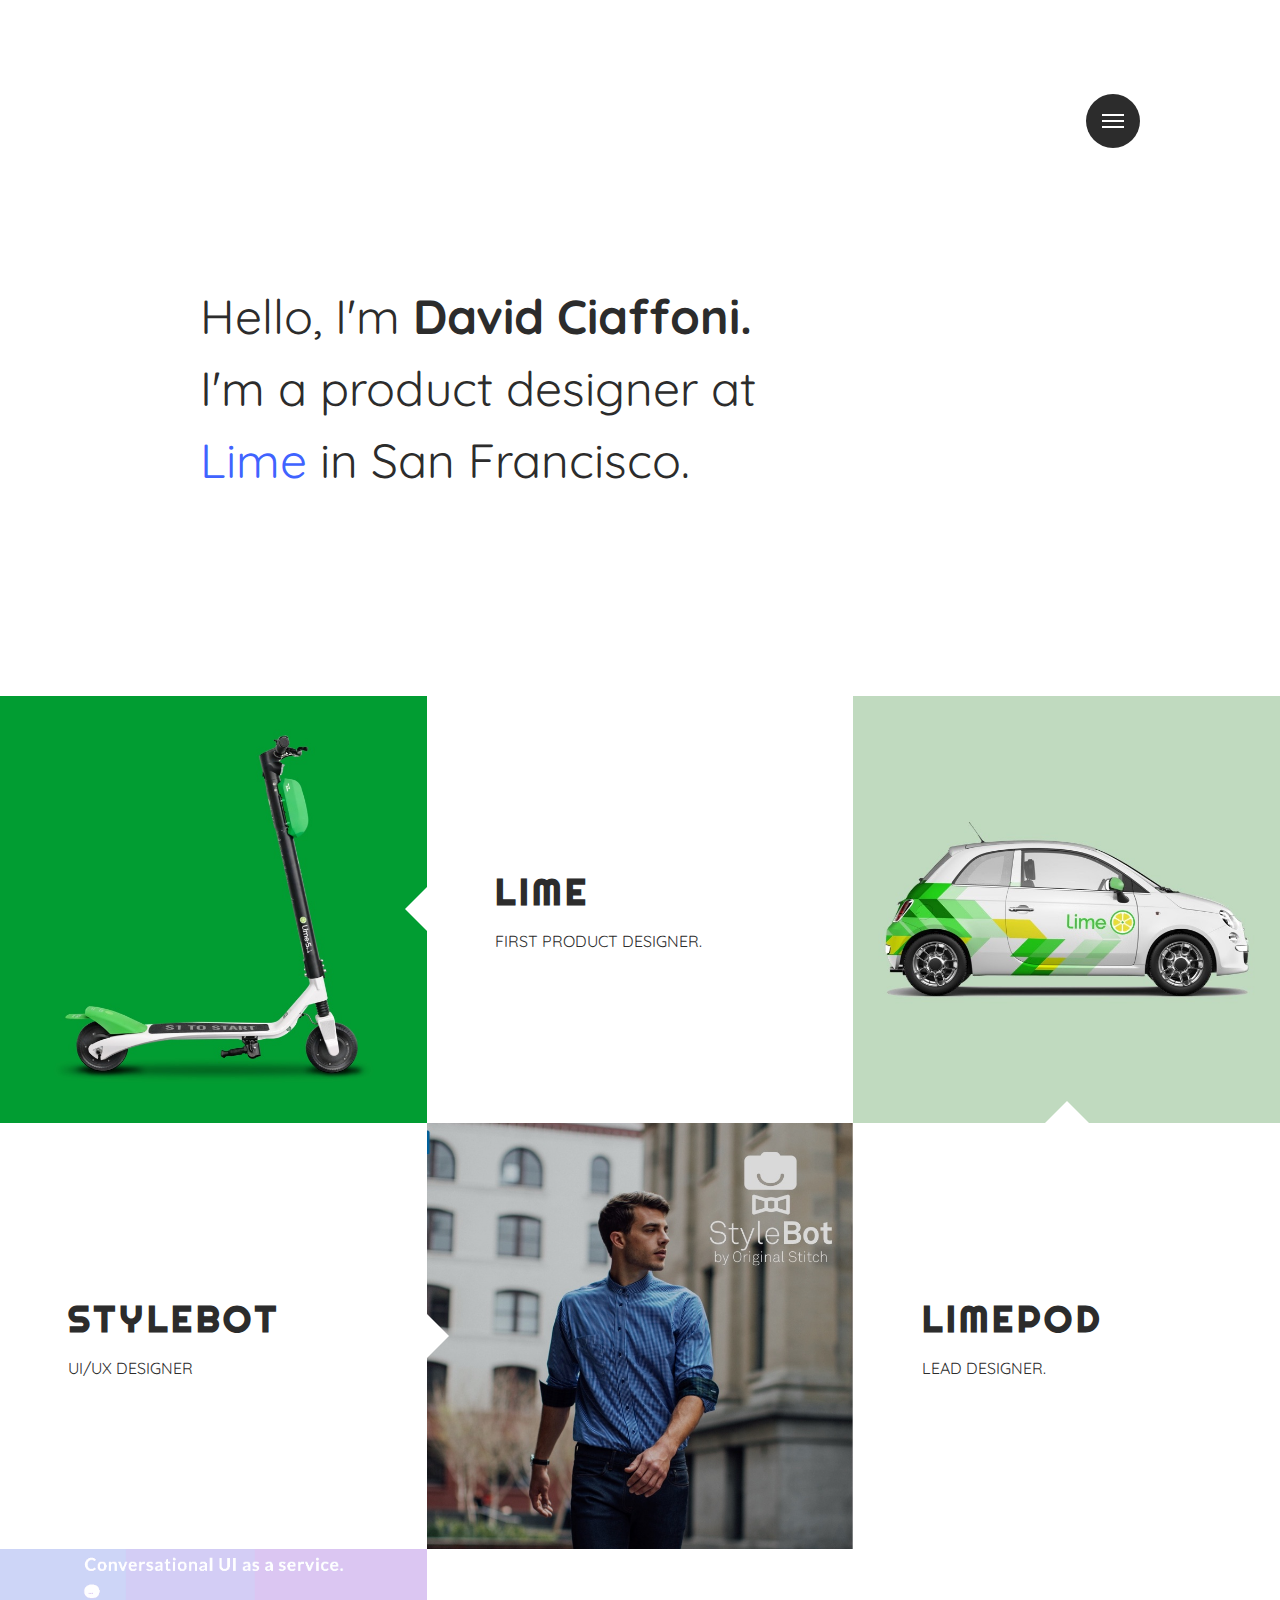
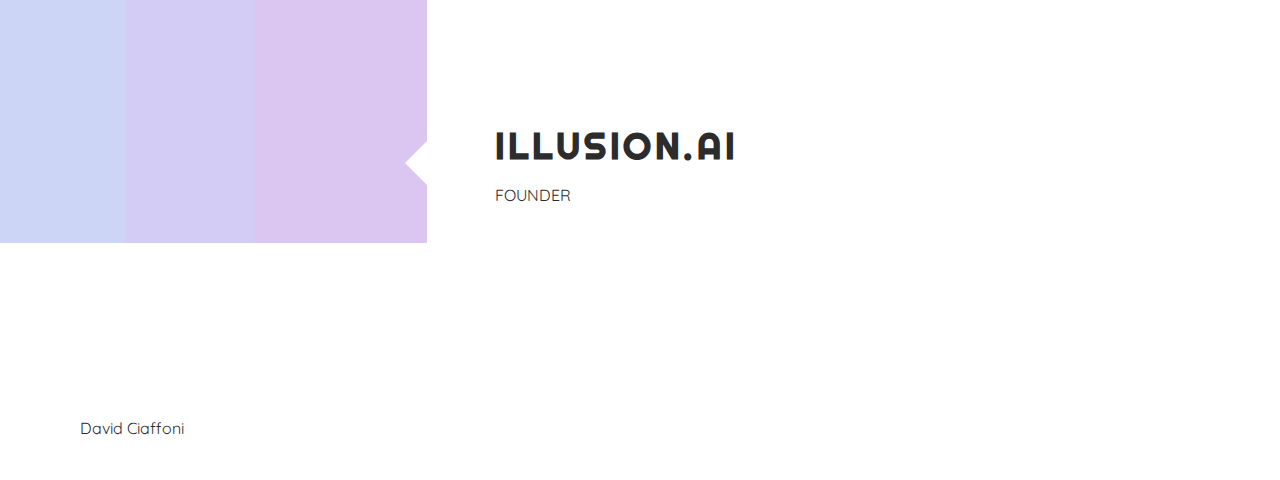
==== index.html @ 665415e8 "Add files via upload" ====
<!DOCTYPE html>
<html lang="en" class="no-js">
<head>
<meta http-equiv="Content-Type" content="text/html; charset=utf-8" >
    <meta charset="utf-8" />
    <meta name="viewport" content="width=device-width" />
    <meta http-equiv="x-ua-compatible" content="ie=edge">
    <title>David Ciaffoni</title>
 
    <link rel="stylesheet" href="style.css" media="screen" />
   

    <link href='http://fonts.googleapis.com/css?family=Righteous&subset=latin,latin-ext' rel='stylesheet' type='text/css'>
    <link href='http://fonts.googleapis.com/css?family=Quicksand:300,400,700' rel='stylesheet' type='text/css'>

     <script src="scripts/modernizr.js"></script>

</head>

<body>


    
    <a href="#cd-nav" class="cd-nav-trigger">Menu 
        <span class="cd-nav-icon"></span>

        <svg x="0px" y="0px" width="54px" height="54px" viewBox="0 0 54 54">
            <circle fill="transparent" stroke="#4063FF" stroke-width="2" cx="27" cy="27" r="25" stroke-dasharray="157 157" stroke-dashoffset="157"></circle>
        </svg>
    </a>
        
    <div id="cd-nav" class="cd-nav">
        <div class="cd-navigation-wrapper">
            <div class="cd-half-block">


                <nav>
                    <ul class="cd-primary-nav">
                        <li><a href="index.html" class="selected">Showcase</a></li>
                        <li><a href="https://medium.com/@davidciaffoni">Writings</a></li>
                        <li><a href="https://www.dropbox.com/s/t511t6w29vqje7p/David_Ciaffoni_resume.pdf?dl=0">Resume</a></li>
                        <li><a href="mailto:david@ciaffoni.design">Contact</a></li>
                    </ul>
                </nav>
            </div><!-- .cd-half-block -->
            
            <div class="cd-half-block">
                <address>
                    <ul class="cd-contact-info">
                        <li><a href="mailto:david@ciaffoni.design.com">david@ciaffoni.design</a></li>
                    </ul>
                    <ul class="cd-contact-socials">
                        <li><a href="https://www.linkedin.com/in/david-ciaffoni/">Linkedin</a></li>   
                        <li><a href="https://github.com/davidkc0">Github</a></li>     
                    </ul>
                </address>
            </div> <!-- .cd-half-block -->
        </div> <!-- .cd-navigation-wrapper -->
    </div> <!-- .cd-nav -->

    <div class="site-container">

        <header class="site-header cf">
            <!-- <div class="site-title"><a href="index.html">David</a></div> -->

            <div class="cf"></div>

            <div class="site-tagline">
                <p>Hello,  I'm <strong>David Ciaffoni.</strong> I'm a product designer at <a href="http://li.me" target="_blank">Lime</a> in San Francisco. </p>
            </div>
            
        </header><!-- / .site-header -->

        <section class="site-content">
            
            
            <div class="projects-feed cf">

                <article class="project cf">
                    <a href="Lime.html" title="Craft Tamale">
                        <div class="thumb">
                            <div data-picture data-alt="">
                                <div data-src="img/portfolio-1.jpg"></div>
                                
                                <!--[if (lt IE 9) & (!IEMobile)]>
                                <div data-src="img/portfolio-1.jpg"></div>
                                <![endif]-->
                                
                                <noscript>
                                    <img src="img/portfolio-1.jpg" alt="" />
                                </noscript>
                            </div>
                        </div>

                        <div class="project-content-container">
                            <div class="project-content">
                                <div class="table">
                                    <div class="table-cell">
                                        <h2 class="thumbnail-title">Lime</h2>
                                        
                                        <p class="thumbnail-description">First product designer.</p>
                                    </div>
                                </div>
                            </div>
                        </div>

                        <div class="overlay"></div>
                    </a>
                </article>
                <article class="project cf">
                    <a href="LimePods.html" title="LimePods">
                        <div class="thumb">
                            <div data-picture data-alt="">
                                <div data-src="img/portfolio-2.jpg"></div>
                                
                                <!--[if (lt IE 9) & (!IEMobile)]>
                                <div data-src="img/portfolio-2.jpg"></div>
                                <![endif]-->
                                
                                <noscript>
                                    <img src="img/portfolio-2.jpg" alt="" />
                                </noscript>
                            </div>
                        </div>

                        <div class="project-content-container">
                            <div class="project-content">
                                <div class="table">
                                    <div class="table-cell">
                                        <h2 class="thumbnail-title">LimePod</h2>
                                        
                                        <p class="thumbnail-description">Lead designer.</p>
                                    </div>
                                </div>
                            </div>
                        </div>

                        <div class="overlay"></div>
                    </a>
                </article>
                <article class="project cf">
                    <a href="StyleBot.html" title="StyleBot">
                        <div class="thumb">
                            <div data-picture data-alt="">
                                <div data-src="img/portfolio-3.jpg"></div>
                                
                                <!--[if (lt IE 9) & (!IEMobile)]>
                                <div data-src="img/portfolio-3.jpg"></div>
                                <![endif]-->
                                
                                <noscript>
                                    <img src="img/portfolio-3.jpg" alt="" />
                                </noscript>
                            </div>
                        </div>

                        <div class="project-content-container">
                            <div class="project-content">
                                <div class="table">
                                    <div class="table-cell">
                                        <h2 class="thumbnail-title">StyleBot</h2>
                                        
                                        <p class="thumbnail-description">UI/UX designer</p>
                                    </div>
                                </div>
                            </div>
                        </div>

                        <div class="overlay"></div>
                    </a>
                </article>
                <article class="project cf">
                    <a href="Illusion.html" title="Illusion.ai">
                        <div class="thumb">
                            <div data-picture data-alt="">
                                <div data-src="img/frontpage.gif"></div>
                                
                                <!--[if (lt IE 9) & (!IEMobile)]>
                                <div data-src="img/portfolio-4.jpg"></div>
                                <![endif]-->
                                
                                <noscript>
                                    <img src="img/portfolio-4.jpg" alt="" />
                                </noscript>
                            </div>
                        </div>

                        <div class="project-content-container">
                            <div class="project-content">
                                <div class="table">
                                    <div class="table-cell">
                                        <h2 class="thumbnail-title">Illusion.ai</h2>
                                        
                                        <p class="thumbnail-description">Founder</p>
                                    </div>
                                </div>
                            </div>
                        </div>

                        <div class="overlay"></div>
            
        <!--END .site-content-->
        </section>

         <footer class="site-footer cf">
            <p class="footer-text">David Ciaffoni </p>
        
        </footer>
    <!--END .site-container-->
    </div>

    <script src="scripts/jquery-2.1.4.min.js"></script>
    <script src="scripts/jquery.fitvids.js"></script>
    <script src="scripts/jquery.imagesloaded.min.js"></script>
    <script src="scripts/main.js"></script>  
 

</body>
</html>
---- style.css ----
/*
Template Name: Gorgo
Author: Levent Usta
Author URI: http://www.aristotheme.com
Description: A template by Aristotheme.
*/

/*=================================*/
/*  Table of Contents
/*  - Reset & Clearfix Styles
/*  - Main Styles
/*      - Titles
/*      - Navigation Styles
/*      - Projects Feed
/*          - Project Assets
/*          - Project Content
/*          - Paginations
/*  - News
/*  - Structure
/*  - Grid
/*  - Footer Styles
/*  - Media Queries


/*=================================*/

/*=================================*/
/* Reset & Clearfix Styles
/*=================================*/

html, body, div, span, applet, object, iframe, h1, h2, h3, h4, h5, h6, p, blockquote, pre, a, abbr, acronym, address, big, cite, code, del, dfn, em, font, img, ins, kbd, q, s, samp, small, strike, strong, sub, sup, tt, var, b, u, i, center, dl, dt, dd, ol, ul, li, fieldset, form, label, legend, table, caption, tbody, tfoot, thead, tr, th, td { margin: 0; padding: 0; border: 0; outline: 0; font-size: 100%; vertical-align: baseline; background: transparent; } body { line-height: 1; } ol, ul { list-style: none; } blockquote, q { quotes: none; } blockquote:before, blockquote:after, q:before, q:after { content: ''; content: none; } :focus { outline: 0; } ins { text-decoration: none; } del { text-decoration: line-through; } table { border-collapse: collapse; border-spacing: 0; }

.cf:before, .cf:after { content: " "; display: table; } .cf:after { clear: both; }

/*=================================*/
/* Main Styles
/*=================================*/



* { box-sizing: border-box; }
html {
    font-family: sans-serif; /* 1 */
    -ms-text-size-adjust: 100%; /* 2 */
    -webkit-text-size-adjust: 100%; /* 2 */
}
body {
    background: #FFFFFF;
    color: #2c2c2c;
    font-family: 'quicksand', Arial, sans-serif;
    font-size: 18px;
    line-height: 1.65;
    opacity: 0;
    overflow-x: hidden;
    transition: opacity 0.25s ease-in 0.1s;
    word-wrap: break-word;
    -webkit-text-size-adjust: none;
}
body.loaded,
.no-js body {
    opacity: 1;
}
a, a:visited {
    color: #4063FF;
    text-decoration: none;
    transition: color 0.1s ease-in-out;
}
a:hover, a:active {
    color: #2c2c2c;
    text-decoration: none;
}

h1,h2,h3 {
    font-weight: bold;
    line-height: 1.5;
}
h1 {
    font-size: 2.2rem;
    letter-spacing: -1px;
    margin: 0 0 40px;
}

h2 {
    font-size: 1.8rem;
    margin: 0;
}

h3 {
    font-size: 1.4rem;
}

h4 {
    font-size: 1.2rem;
}

h5 {
    font-size: 1rem;
}

h6 {
    font-size: .8rem;
}

h3,
h4,
h5,
h6 {
    text-transform: uppercase;
    margin: 0 0 10px;
}
h4,
h5,
h6 {
   font-weight: normal;
}
p,li {
    font-weight: 400;
    font-size: 1.2rem;
    line-height: 1.5;
    margin: 0 0 20px;
}
small {
    font-weight: 300;
    font-size: 1rem;
    color: #747474
}
img {
    height: auto;
    max-width: 100%;
    vertical-align: bottom;
}

hr{
    border: 0;
    height: 4px;
    margin: 40px 0;
    background: #000;
}

pre,
code,
samp {
    font-family: "quicksand", Consolas, monospace;
    font-size: inherit;
}

pre,
code {
    background-color: #eee;
    border-radius: 3px;
}

pre {
    margin-top: 0;
    margin-bottom: 1rem;
    overflow-x: scroll;
    padding: 1rem;
}

.example {
  border-bottom-left-radius: 0;
  border-bottom-right-radius: 0;
  background-color: #fafafa;
  position: relative;
  padding: 2rem 1rem;
}

body {
    padding-top: 10em;
}

.bodyText {
    padding: 100px;
}

.example-title {
  position: absolute;
  top: 0;
  right: 0;
  background-color: #eee;
  padding: 0 1rem;
  border-top-right-radius: 3px;
  border-bottom-left-radius: 3px;
}
.example + pre {
  border-top-left-radius: 0;
  border-top-right-radius: 0;
  /*border: 1px solid #ccc;*/
  /*border-top: 0;*/
}
pre {
  margin-bottom: 2rem;
}

/*===== Titles =====*/
.site-title {
    font-family: 'Righteous',helvetica,sans-serif;
    font-size: 26px;
    color: #262626;
    line-height: 1.5em;
    position: relative;
    z-index: 12;
    letter-spacing: 4px;
    margin-bottom: 120px;
}
.site-title a {
    position: fixed;
}
.site-title a,
.site-title a:visited { color: #4063FF; }
.site-title a:hover,
.site-title a:active {
    color: #262626;
    opacity: 0.8;
}
.site-title div { display: inline; }
.site-tagline {
    clear: both;
    margin-bottom: 40px;
    width: 100%;
}
.site-tagline p {
    color: #2c2c2c;
    font-size: 21px;
    text-align: left;
    width: 90%;
}
.site-tagline a,
.site-tagline a:visited { color: #4063FF; }
.site-tagline a:hover {
    color: #2c2c2c;
}
/*=================================*/
/* Language Styles
/*=================================*/
.languages {
    position: relative;
    z-index: 1;
    float: right;
    -webkit-transition: -webkit-transform 0.5s;
    -moz-transition: -moz-transform 0.5s;
    transition: transform 0.5s;
}
.languages ul {
    list-style: none;
    margin: 0;
    padding: 0;
}
.languages ul li {
    display: inline-block;
    margin: 0;
}
.languages ul li a {
    color: #8e8e8e;
    font-weight: bold;
    font-size: 14px;
    line-height: 14px;
}
.languages ul li a:hover {
    color: #4063FF; 
}

.languages ul li.active a {
    color: #2c2c2c;
}
/*=================================*/
/* Navigation Styles
/*=================================*/
.cd-nav-trigger {
    position: fixed;
    z-index: 999;
    right: 20px;
    top: 34px;
    height: 54px;
    width: 54px;
    background-color: #2c2c2c;
    border-radius: 50%;
    /* image replacement */
    overflow: hidden;
    text-indent: 100%;
    white-space: nowrap;
    -webkit-transition: -webkit-transform 0.5s;
    -moz-transition: -moz-transform 0.5s;
    transition: transform 0.5s;
}
.cd-nav-trigger .cd-nav-icon {
    /* icon created in CSS */
    position: absolute;
    z-index: 12;
    left: 50%;
    top: 50%;
    bottom: auto;
    right: auto;
    -webkit-transform: translateX(-50%) translateY(-50%);
    -moz-transform: translateX(-50%) translateY(-50%);
    -ms-transform: translateX(-50%) translateY(-50%);
    -o-transform: translateX(-50%) translateY(-50%);
    transform: translateX(-50%) translateY(-50%);
    width: 22px;
    height: 2px;
    background-color: #ffffff;
}
.cd-nav-trigger .cd-nav-icon::before, .cd-nav-trigger .cd-nav-icon:after {
    /* upper and lower lines of the menu icon */
    content: '';
    position: absolute;
    top: 0;
    right: 0;
    width: 100%;
    height: 100%;
    background-color: inherit;
    /* Force Hardware Acceleration in WebKit */
    -webkit-transform: translateZ(0);
    -moz-transform: translateZ(0);
    -ms-transform: translateZ(0);
    -o-transform: translateZ(0);
    transform: translateZ(0);
    -webkit-backface-visibility: hidden;
    backface-visibility: hidden;
    -webkit-transition: -webkit-transform 0.5s, width 0.5s, top 0.3s;
    -moz-transition: -moz-transform 0.5s, width 0.5s, top 0.3s;
    transition: transform 0.5s, width 0.5s, top 0.3s;
}
.cd-nav-trigger .cd-nav-icon::before {
    -webkit-transform-origin: right top;
    -moz-transform-origin: right top;
    -ms-transform-origin: right top;
    -o-transform-origin: right top;
    transform-origin: right top;
    -webkit-transform: translateY(-6px);
    -moz-transform: translateY(-6px);
    -ms-transform: translateY(-6px);
    -o-transform: translateY(-6px);
    transform: translateY(-6px);
}
.cd-nav-trigger .cd-nav-icon::after {
    -webkit-transform-origin: right bottom;
    -moz-transform-origin: right bottom;
    -ms-transform-origin: right bottom;
    -o-transform-origin: right bottom;
    transform-origin: right bottom;
    -webkit-transform: translateY(6px);
    -moz-transform: translateY(6px);
    -ms-transform: translateY(6px);
    -o-transform: translateY(6px);
    transform: translateY(6px);
}
.no-touch .cd-nav-trigger:hover .cd-nav-icon::after {
    top: 2px;
}
.no-touch .cd-nav-trigger:hover .cd-nav-icon::before {
    top: -2px;
}
.cd-nav-trigger svg {
    position: absolute;
    top: 0;
    left: 0;
}
.cd-nav-trigger circle {
    /* circle border animation */
    -webkit-transition: stroke-dashoffset 0.4s 0s;
    -moz-transition: stroke-dashoffset 0.4s 0s;
    transition: stroke-dashoffset 0.4s 0s;
}
.navigation-is-open .cd-nav-trigger {
    /* rotate trigger when navigation becomes visible */
    -webkit-transform: rotate(180deg);
    -moz-transform: rotate(180deg);
    -ms-transform: rotate(180deg);
    -o-transform: rotate(180deg);
    transform: rotate(180deg);
}
.navigation-is-open .cd-nav-trigger .cd-nav-icon::after,
.navigation-is-open .cd-nav-trigger .cd-nav-icon::before {
    /* animate arrow --> from hamburger to arrow */
    width: 50%;
    -webkit-transition: -webkit-transform 0.5s, width 0.5s;
    -moz-transition: -moz-transform 0.5s, width 0.5s;
    transition: transform 0.5s, width 0.5s;
}
.navigation-is-open .cd-nav-trigger .cd-nav-icon::before {
    -webkit-transform: rotate(45deg);
    -moz-transform: rotate(45deg);
    -ms-transform: rotate(45deg);
    -o-transform: rotate(45deg);
    transform: rotate(45deg);
}
.navigation-is-open .cd-nav-trigger .cd-nav-icon::after {
    -webkit-transform: rotate(-45deg);
    -moz-transform: rotate(-45deg);
    -ms-transform: rotate(-45deg);
    -o-transform: rotate(-45deg);
    transform: rotate(-45deg);
}
.no-touch .navigation-is-open .cd-nav-trigger:hover .cd-nav-icon::after, .no-touch .navigation-is-open .cd-nav-trigger:hover .cd-nav-icon::before {
    top: 0;
}
.navigation-is-open .cd-nav-trigger circle {
    stroke-dashoffset: 0;
    -webkit-transition: stroke-dashoffset 0.4s 0.3s;
    -moz-transition: stroke-dashoffset 0.4s 0.3s;
    transition: stroke-dashoffset 0.4s 0.3s;
}
.cd-nav {
    position: fixed;
    z-index: 12;
    top: 0;
    left: 0;
    height: 100%;
    width: 100%;
    background-color: #2c2c2c;
    visibility: hidden;
    -webkit-transition: visibility 0s 0.7s;
    -moz-transition: visibility 0s 0.7s;
    transition: visibility 0s 0.7s;
}
.cd-nav .cd-navigation-wrapper {
    /* all navigation content */
    padding: 20px;
    height: 100%;
    overflow-y: auto;
    -webkit-overflow-scrolling: touch;
   
    /* Force Hardware Acceleration in WebKit */
    -webkit-transform: translateZ(0);
    -moz-transform: translateZ(0);
    -ms-transform: translateZ(0);
    -o-transform: translateZ(0);
    transform: translateZ(0);
    -webkit-backface-visibility: hidden;
    backface-visibility: hidden;
    -webkit-transform: translateX(-50%);
    -moz-transform: translateX(-50%);
    -ms-transform: translateX(-50%);
    -o-transform: translateX(-50%);
    transform: translateX(-50%);
    -webkit-transition: -webkit-transform 0.7s;
    -moz-transition: -moz-transform 0.7s;
    transition: transform 0.7s;
    -webkit-transition-timing-function: cubic-bezier(0.86, 0.01, 0.77, 0.78);
    -moz-transition-timing-function: cubic-bezier(0.86, 0.01, 0.77, 0.78);
    transition-timing-function: cubic-bezier(0.86, 0.01, 0.77, 0.78);
}
.navigation-is-open .cd-nav {
    visibility: visible;
    -webkit-transition: visibility 0s 0s;
    -moz-transition: visibility 0s 0s;
    transition: visibility 0s 0s;
}
.navigation-is-open .cd-nav .cd-navigation-wrapper {
    -webkit-transform: translateX(0);
    -moz-transform: translateX(0);
    -ms-transform: translateX(0);
    -o-transform: translateX(0);
    transform: translateX(0);
    -webkit-transition: -webkit-transform 0.5s;
    -moz-transition: -moz-transform 0.5s;
    transition: transform 0.5s;
    -webkit-transition-timing-function: cubic-bezier(0.82, 0.01, 0.77, 0.78);
    -moz-transition-timing-function: cubic-bezier(0.82, 0.01, 0.77, 0.78);
    transition-timing-function: cubic-bezier(0.82, 0.01, 0.77, 0.78);
}
 
.cd-nav .cd-primary-nav {
    margin-top: 90px;
}
.cd-nav .cd-primary-nav a {
    font-size: 21px;
    display: inline-block;
}
.cd-nav .cd-primary-nav a.selected {
    color: #ffffff;
}
.no-touch .cd-nav .cd-primary-nav a:hover {
    color: #ffffff;
}
.cd-nav .cd-contact-info {
    margin-top: 20px;
    margin-bottom: 20px;
}
.cd-nav .cd-contact-info li {
    margin-bottom: 0.5em;
    line-height: 1.2;
    color: rgba(255, 255, 255, 0.3);
}
.cd-nav .cd-contact-info a {
    color: #ffffff;
    color: rgba(255, 255, 255, 0.3);
}
.cd-nav .cd-contact-info a:hover {
    color: #ffffff;
    color: rgba(255, 255, 255, 1);
}
.cd-nav .cd-contact-info span {
    display: block;
}
.cd-nav .cd-contact-info li, 
.cd-nav .cd-contact-info a, 
.cd-nav .cd-contact-info span {
    font-size: 18px;
}

.cd-nav .cd-contact-socials li {
    line-height: 1.8;
}
.cd-nav .cd-contact-socials a {
    color: rgba(255, 255, 255, 0.3);
    text-transform: uppercase;
    letter-spacing: 2px;
    font-size: 16px
}
.cd-nav .cd-contact-socials a:hover {
    color: #fff;
}
.no-js main {
    height: auto;
    overflow: visible;
}

.no-js .cd-nav {
    position: static;
    visibility: visible;
}
.no-js .cd-nav .cd-navigation-wrapper {
    height: auto;
    overflow: visible;
    padding: 100px 5%;
    -webkit-transform: translateX(0);
    -moz-transform: translateX(0);
    -ms-transform: translateX(0);
    -o-transform: translateX(0);
    transform: translateX(0);
}
/*===== Projects Feed =====*/
.projects-feed {
    clear: both;
}
.projects-feed .project {
    background: #fff;
    opacity: 0;
    overflow: hidden;
    position: relative;
    transition: opacity 0.25s ease-in 0.1s;
    width: 100%;
}
.no-js .projects-feed .project,
.projects-feed .loaded {
    opacity: 1;
}
.projects-feed .project .overlay {
    background: #ffffff;
    background: rgba(255, 255, 255, 0.6);
    height: 100%;
    opacity: 0;
    position: absolute;
    top: 0; right: 0; bottom: 0; left: 0;
    -webkit-transition: opacity 0.15s ease-in-out;
    transition: opacity 0.15s ease-in-out;
    width: 100%;
}
.no-touch .projects-feed .project a:hover .overlay {
    opacity: 1;
}
.projects-feed .project-content-container {
    position: relative;
    width: 100%;
    padding-bottom: 100%;
}
.projects-feed .project-content-container::before {
    border-left: 22px solid transparent;
    border-right: 22px solid transparent;
    border-bottom: 22px solid #fff;
    content: '';
    display: block;
    height: 0;
    margin: auto;
    position: absolute;
    top: -22px; left: 0; right: 0;
    width: 0;
}
.projects-feed .project-content {
    position: absolute;
    top: 0; right: 0; bottom: 0; left: 0;
    padding: 20px;
}
.table {
    display: table;
    height: 100%;
    width: 100%;
}
.table-cell {
    display: table-cell;
    height: 100%;
    width: 100%;
    vertical-align: middle;
}
.thumbnail-title {
    color: #2c2c2c;
    font-family: 'Righteous',helvetica,sans-serif;
    font-size: 21px;
    margin: 0 auto 10px auto;
    text-align: left;
    letter-spacing: 4px;
    text-transform:uppercase;
    max-width: 360px;
    width: 75%;
    word-wrap: break-word;
}
.thumbnail-description {
    color: #2c2c2c;
    font-family: 'quicksand', Arial, sans-serif;
    font-size: 16px;
    margin: 0 auto;
    max-height: 5em;
    max-width: 360px;
    text-align: left;
    width: 75%;
    text-transform: uppercase;
}
/*===== Project Assets =====*/
.thumb img {
    width: 100%;
    height: auto;
}
div.image,
div.audio,
div.video {
    text-align: center;
    transition: opacity 0.25s ease-in 0.1s;
}
.no-js div.image,
.no-js div.audio,
.no-js div.video,
div.loaded { opacity: 1; }
div.image img { width: 100%; }
 
.view {
    cursor: -webkit-zoom-in;
    cursor: -moz-zoom-in;
}
/*===== Project Content =====*/
.project-meta {
    font-family: 'quicksand', Arial, sans-serif;
    font-size: 14px;
    color: #BBBBBB;
    margin-top: 28px;
}
.project-meta > span::before {
    content: "\002F";
    margin: 0 5px 0 3px;
}
.project-meta > span:first-child::before { content: none; }
.project-meta a,
.project-meta a:visited {
    color: #BBBBBB;
    transition: opacity 0.2s ease-in-out;
}
.project-meta a:hover { color: #4063FF; }
.project-meta .tags { margin-top: 17px; }
.project-meta .tags a { margin-left: 10px; }
.project-meta .tags a:first-child { margin-left: 0; }

/*===== Paginations =====*/
nav[role="navigation"] {
  text-align: center;
}

.cd-pagination {
  margin: 2em auto 2em;
  text-align: center;
}
.cd-pagination li {
  /* hide numbers on small devices */
  display: none;
  margin: 0 .2em;
}
.cd-pagination li.button {
  /* make sure prev next buttons are visible */
  display: inline-block;
}
.cd-pagination a, .cd-pagination span {
  display: inline-block;
  -webkit-user-select: none;
  -moz-user-select: none;
  -ms-user-select: none;
  user-select: none;
  /* use padding and font-size to change buttons size */
  padding: .6em .8em;
  font-size: 18p
  x;

}
.cd-pagination a {
  border: 1px solid #e6e6e6;
}
.no-touch .cd-pagination a:hover {
  background-color: #f2f2f2;
}
.cd-pagination a:active {
  /* click effect */
  -webkit-transform: scale(0.9);
  -moz-transform: scale(0.9);
  -ms-transform: scale(0.9);
  -o-transform: scale(0.9);
  transform: scale(0.9);
}
.cd-pagination a.disabled {
  /* button disabled */
  color: rgba(46, 64, 87, 0.4);
  pointer-events: none;
}
.cd-pagination a.disabled::before, .cd-pagination a.disabled::after {
  opacity: .4;
}
.cd-pagination .button:first-of-type a::before {
  content: '\00ab  ';
}
.cd-pagination .button:last-of-type a::after {
  content: ' \00bb';
}
.cd-pagination .current {
  /* selected number */
  background-color: #4063FF;
  border-color: #4063FF;
  color: #ffffff;
  pointer-events: none;
}
@media only screen and (min-width: 768px) {
  .cd-pagination li {
    display: inline-block;
  }
}
@media only screen and (min-width: 1170px) {
  .cd-pagination {
    margin: 4em auto 4em;
  }
}

.cd-pagination.custom-icons .button a {
  position: relative;

}
.cd-pagination.custom-icons .button:first-of-type a {
  padding-left: 2.4em;
}
.cd-pagination.custom-icons .button:last-of-type a {
  padding-right: 2.4em;
}
.cd-pagination.custom-icons .button:first-of-type a::before,
.cd-pagination.custom-icons .button:last-of-type a::after {
  content: '';
  position: absolute;
  display: inline-block;
  /* set size for custom icons */
  width: 16px;
  height: 16px;
  top: 50%;
  /* set margin-top = icon height/2 */
  margin-top: -8px;
  background: transparent url("img/cd-icon-arrow.svg") no-repeat center center;
}

.cd-pagination.custom-icons .button-main a {
  background: transparent url("img/portfolio-icon.svg") no-repeat center center;
}

.cd-pagination.custom-icons .button-main a:hover {
  background: transparent url("img/portfolio-icon.svg") no-repeat center center;
  border:1px solid #2c2c2c;
  -webkit-transition: border 1s;
  -moz-transition: border 1s;
  transition: border 1s;
}

.cd-pagination.custom-icons .button:first-of-type a::before {
  left: .8em;
}
.cd-pagination.custom-icons .button:last-of-type a::after {
  right: .8em;
  -webkit-transform: rotate(180deg);
  -moz-transform: rotate(180deg);
  -ms-transform: rotate(180deg);
  -o-transform: rotate(180deg);
  transform: rotate(180deg);
}

.cd-pagination.animated-buttons a, 
.cd-pagination.animated-buttons span {
  padding: 0 1.4em;
  height: 50px;
  line-height: 50px;
  overflow: hidden;
}
.cd-pagination.animated-buttons .button a {
  position: relative;
  padding: 0 2em;
}
.cd-pagination.animated-buttons .button:first-of-type a::before,
.cd-pagination.animated-buttons .button:last-of-type a::after {
  left: 50%;
  -webkit-transform: translateX(-50%);
  -moz-transform: translateX(-50%);
  -ms-transform: translateX(-50%);
  -o-transform: translateX(-50%);
  transform: translateX(-50%);
  right: auto;
  -webkit-transition: -webkit-transform 0.3s;
  -moz-transition: -moz-transform 0.3s;
  transition: transform 0.3s;
}
.cd-pagination.animated-buttons .button:last-of-type a::after {
  -webkit-transform: translateX(-50%) rotate(180deg);
  -moz-transform: translateX(-50%) rotate(180deg);
  -ms-transform: translateX(-50%) rotate(180deg);
  -o-transform: translateX(-50%) rotate(180deg);
  transform: translateX(-50%) rotate(180deg);
}
.cd-pagination.animated-buttons i {
  display: block;
  height: 100%;
  -webkit-transform: translateY(100%);
  -moz-transform: translateY(100%);
  -ms-transform: translateY(100%);
  -o-transform: translateY(100%);
  transform: translateY(100%);
  -webkit-transition: -webkit-transform 0.3s;
  -moz-transition: -moz-transform 0.3s;
  transition: transform 0.3s;
  font-style: normal;

}

.no-touch .cd-pagination.animated-buttons .button a:hover i {
  -webkit-transform: translateY(0);
  -moz-transform: translateY(0);
  -ms-transform: translateY(0);
  -o-transform: translateY(0);
  transform: translateY(0);
}

.no-touch .cd-pagination.animated-buttons .button:first-of-type a:hover::before {
  -webkit-transform: translateX(-50%) translateY(-50px);
  -moz-transform: translateX(-50%) translateY(-50px);
  -ms-transform: translateX(-50%) translateY(-50px);
  -o-transform: translateX(-50%) translateY(-50px);
  transform: translateX(-50%) translateY(-50px);
}

.no-touch .cd-pagination.animated-buttons .button:last-of-type a:hover::after {
  -webkit-transform: translateX(-50%) rotate(180deg) translateY(50px);
  -moz-transform: translateX(-50%) rotate(180deg) translateY(50px);
  -ms-transform: translateX(-50%) rotate(180deg) translateY(50px);
  -o-transform: translateX(-50%) rotate(180deg) translateY(50px);
  transform: translateX(-50%) rotate(180deg) translateY(50px);
}


/*===== News =====*/
.news .blog_item:nth-child(odd) {  background: #4063FF; }
.news .blog_item:nth-child(even) {  background: #fafbfb; }
.blog_item {
    padding: 80px 50px;
    position: relative;
    transition: all 0.5s;
    cursor: pointer;
}
.blog_item h1, .blog_item h5 {
    transition: all 0.5s;
}
.blog_item h5 {
    font-size: 0.7em;
}
.blog_item .abs_bg {
    display: block;
    z-index: 1;
    position: absolute;
    left: 0;
    top: 0;
    width: 100%;
    height: 100%;
    background-size: cover;
    transition: all 0.5s;
    -ms-filter: "progid:DXImageTransform.Microsoft.Alpha(Opacity=0)";
    filter: alpha(opacity=0);
    -moz-opacity: 0;
    -khtml-opacity: 0;
    opacity: 0;
}
.blog_item .blog_item_inner {
    z-index: 2;
    position: relative;
}
.blog_item .full_link {
    z-index: 3;
    position: absolute;
    width: 100%;
    height: 100%;
    top:0;
    left:0;
}
.blog_item:hover {
    color: #fff;
    background: #000;
}
.blog_item:hover h1, .blog_item:hover h5 {
    color: #fff;
}
.blog_item:hover .abs_bg {
    -ms-filter: "progid:DXImageTransform.Microsoft.Alpha(Opacity=50)";
    filter: alpha(opacity=50);
    -moz-opacity: 0.5;
    -khtml-opacity: 0.5;
    opacity: 0.5;
}
.blog_item h1 {
    overflow: hidden;
    width: 100%;
    font-size: 1.4rem;
}
#blog .blog_item h1 {
    overflow: hidden;
}
/*===== Footer =====*/
.site-footer { padding: 40px 200px;}

/*=================================*/
/* Structure
/*=================================*/

.site-container {
    margin: 0 auto;
}
.site-header,
.page-desc {
    padding: 40px 20px;
    width: 100%;
}

.page-desc img {
    margin:40px 0;
}
.page-desc ul {
  margin: 60px 0;
}
.page-desc  li {
  list-style-type: disc;
  margin-left: 60px;
}
.row {
    margin-top: 40px;
}
.site-content {
    clear: both;
}
.site-content figure{
    margin:0;
    padding: 0;
}
.site-footer { padding: 40px 20px; }
.right {
    float: right;
    margin: 0px 0px 40px 40px ;
}
.left {
    float: left;
    margin: 0px 40px 40px 0px ;
}

/*=================================*/
/* Grid System
/*=================================*/

.row {
  overflow: hidden;
}
.large-1, .large-2, .large-3, .large-4 {
    width: 100%;
    margin-bottom: 40px;
}
.large-1:nth-child(1n), .large-2:nth-child(1n), .large-3:nth-child(1n), .large-4:nth-child(1n) {
    float: left;
}
.large-1:last-child, .large-2:last-child, .large-3:last-child, .large-4:last-child{
    float: right;
}



/*=================================*/
/* Footer Styles
/*=================================*/
.site-footer {
    color: #2c2c2c;
    font-family: 'quicksand', Arial, sans-serif;
}
.site-footer p { margin: 0; font-size: 16px;display: inline;}
.site-footer a,
.site-footer a:visited { color: #2c2c2c; }
.site-footer a:hover { color: #4063FF; } 

/*=================================*/
/* Media Queries
/*=================================*/



@media only screen and (min-width: 401px) {

    /*===== Titles =====*/
    .site-tagline p { 
        font-size: 28px;
    }
    /*===== Navigations =====*/
    .cd-nav-trigger {
        top: 34px;
        right: 40px;
    }
    .cd-nav .cd-navigation-wrapper {
        padding: 40px;
    }
    /*===== Projects =====*/
    .projects-feed .thumb,
    .projects-feed .project-content-container {
        float: left;
        width: 50%;
    }
    .projects-feed .project-content-container { padding-bottom: 50%; }
    .projects-feed .project:nth-child(2n) .thumb { float: right; }
    /* Thumb on the left */
    .projects-feed .project:nth-child(2n+1) .project-content-container::before {
        border-top: 22px solid transparent;
        border-left: none;
        border-bottom: 22px solid transparent;
        border-right: 22px solid #fff;
            left: -22px; top: 0; bottom: 0; right: initial;
    }
    /* Thumb on the right */
    .projects-feed .project:nth-child(2n) .project-content-container::before {
        border-top: 22px solid transparent;
        border-right: none;
        border-bottom: 22px solid transparent;
        border-left: 22px solid #fff;
        left: initial; top: 0; bottom: 0; right: -22px;
    }
    /*===== Footer =====*/
    .site-footer { padding: 40px }

}

@media only screen and (min-width: 600px) {

    /*===== Structures =====*/
    .site-header,
    .page-desc {
        padding: 60px;
    }
    .page-desc {
        width: 75%;
    }
    .page-desc h1,
    .page-desc h2,
    .page-desc h3{
        font-size: 2.8rem;
    }
    /*===== Titles =====*/
    .site-title {
        margin-bottom: 120px;
    }
    .site-tagline {
        margin-bottom: 60px;
    }
    .site-tagline p { 
        font-size: 36px;
    }
    /*===== Navigations =====*/
    .cd-nav-trigger {
        top: 52px;
        right: 60px;
    }
    .cd-nav .cd-navigation-wrapper {
        padding: 60px 59px 60px calc(1px + 59px);
    }
    .cd-nav .cd-navigation-wrapper::after {
        clear: both;
        content: "";
        display: table;
    }
    .cd-nav .cd-half-block {
        width: 50%;
        float: left;
    }
    .cd-nav .cd-primary-nav {
        margin-top: 160px;
    }
    .cd-nav .cd-primary-nav a {
        font-size: 36px;
    }
    .cd-nav .cd-contact-info {
        margin-top: 160px;
        margin-bottom: 80px;
        text-align: right;
    }
    .cd-nav .cd-contact-info li {
        margin-bottom: 2em;
    }
    .cd-nav .cd-contact-socials {
        text-align: right;
    }
    /*===== Blog =====*/
    .blog_item h1 {
        font-size: 2rem;
        width: 75%;
    }
    .blog_item h5 {
        font-size: 0.8rem;
    }
    .blog_item {
        padding: 100px 50px;
    }
    /*===== Footer =====*/
    .site-footer { padding: 40px 60px; }


}

@media only screen and (min-width: 801px) {

    /*===== Structures =====*/
    .site-header,
    .page-desc {
        padding: 80px;
    }
    .row {
        margin-top: 80px;
    }
    /*===== Titles =====*/
    .site-title {
        margin-bottom: 160px;
    }
    .site-tagline {
        margin-bottom: 80px;
    }
    .site-tagline p { 
        font-size: 42px;
    }
    /*===== Navigations =====*/
    .cd-nav-trigger {
        top: 74px;
        right: 80px;
    }
    .cd-nav .cd-navigation-wrapper {
        padding: 60px 79px 60px calc(1px + 79px);
    }
    .cd-nav .cd-primary-nav a {
        font-size: 42px;
    }
    .cd-nav .cd-contact-info li, 
    .cd-nav .cd-contact-info a, 
    .cd-nav .cd-contact-info span {
        font-size: 21px;
    }
    /*===== Footer =====*/
    .site-footer { padding: 40px 80px; }
    .footer-text { float: left; }
    .footer-misc { float: right; }
    /*===== Projects =====*/
    .thumbnail-title {
        font-size: 28px;
    }
    .is_page .projects-feed { margin-top: 150px; }
    .projects-feed .project { float: left; }
    .projects-feed .project:nth-child(3n+1),
    .projects-feed .project:nth-child(3n+3) {
        /*max-width: 800px;*/
        width: 66.6667%;
    }
    .projects-feed .project:nth-child(3n+2) {
        float: right;
        /*max-width: 400px;*/
        width: 33.3333%;
    }
    .projects-feed .project:nth-child(3n+1) .thumb { float: left; }
    .projects-feed .project:nth-child(3n+3) .thumb { float: right; }
    .projects-feed .project:nth-child(3n+2) .thumb,
    .projects-feed .project:nth-child(3n+2) .project-content-container {
        float: none;
        width: 100%;
    }
    .projects-feed .project:nth-child(3n+2) .project-content-container { padding-bottom: 100%; }
    /* Thumb on the left */
    .projects-feed .project:nth-child(3n+1) .project-content-container::before {
        border-top: 22px solid transparent;
        border-left: none;
        border-bottom: 22px solid transparent;
        border-right: 22px solid #fff;
            left: -22px; top: 0; bottom: 0; right: initial;
    }
    /* Thumb on the top */
    .projects-feed .project:nth-child(3n+2) .project-content-container::before {
        border-left: 22px solid transparent;
        border-top: none;
        border-right: 22px solid transparent;
        border-bottom: 22px solid #fff;
            left: 0; top: -22px; bottom: initial; right: 0;
    }
    /* Thumb on the right */
    .projects-feed .project:nth-child(3n+3) .project-content-container::before {
        border-top: 22px solid transparent;
        border-right: none;
        border-bottom: 22px solid transparent;
        border-left: 22px solid #fff;
            left: initial; top: 0; bottom: 0; right: -22px;
    }
    /*===== Paginations =====*/

    /*===== Grid =====*/
    .large-1 {
      width: 100%;
    }

    .large-1:nth-child(1n) {
      float: left;
    }

    .large-1:last-child {
      float: right;
    }

    .large-2 {
      width: 40%;
    }

    .large-2:nth-child(1n) {
      float: left;
    }

    .large-2:last-child {
      float: right;
    }

    .large-3 {
      width: 30%;
    }

    .large-3:nth-child(1n) {
      float: left;
    }

    .large-3:last-child {
      float: right;
    }

    .large-4 {
      width: 20%;
    }

    .large-4:nth-child(1n) {
      float: left;
    }

    .large-4:last-child {
      float: right;
    }

    
}

@media only screen and (min-width: 1200px) {

    /*===== Structures =====*/
    .site-header,
    .page-desc {
        padding: 100px 200px;
    }
    .row {
        margin-top: 120px;
    }
    /*===== Titles =====*/
    .site-title {
        margin-bottom: 200px;
    }
    .site-tagline {
        margin-bottom: 100px;
        width: 75%;
    }
    .site-tagline p { 
        font-size: 48px;
    }
    .site-tagline h1 { 
        font-size: 3.2rem;
    }
    .site-tagline h5 { 
        font-size: 1.4rem;
    }
    /*===== Navigations =====*/
    .cd-nav-trigger {
        top: 94px;
        right: 140px;
    }
    .cd-nav .cd-navigation-wrapper {
        padding: 60px 140px 60px calc(58px + 140px);
    }
    .cd-nav .cd-primary-nav a {
        font-size: 54px;
    }
    .cd-nav .cd-contact-info li, 
    .cd-nav .cd-contact-info a, 
    .cd-nav .cd-contact-info span {
        font-size: 24px;
    }
    /*===== Projects =====*/
    .thumbnail-title {
        font-size: 36px;
    }
    /*===== Paginations =====*/

    /*===== Blog =====*/
    .blog_item h1 {
        width: 75%;
        font-size: 3.2rem;
    }
    .blog_item{
        padding: 200px;
    }
    .blog_item h5 {
        font-size: 1rem;
    }
    /*===== Main Styles =====*/
    h1 {
        font-size: 3.2rem;
    }

    h2 {
        font-size: 2.6rem;
    }

    h3 {
        font-size: 2.3rem;
    }

    h4 {
        font-size: 1.8rem;
    }

    h5 {
        font-size: 1.4rem;
    }

    h6 {
        font-size: 1rem;
    }

}
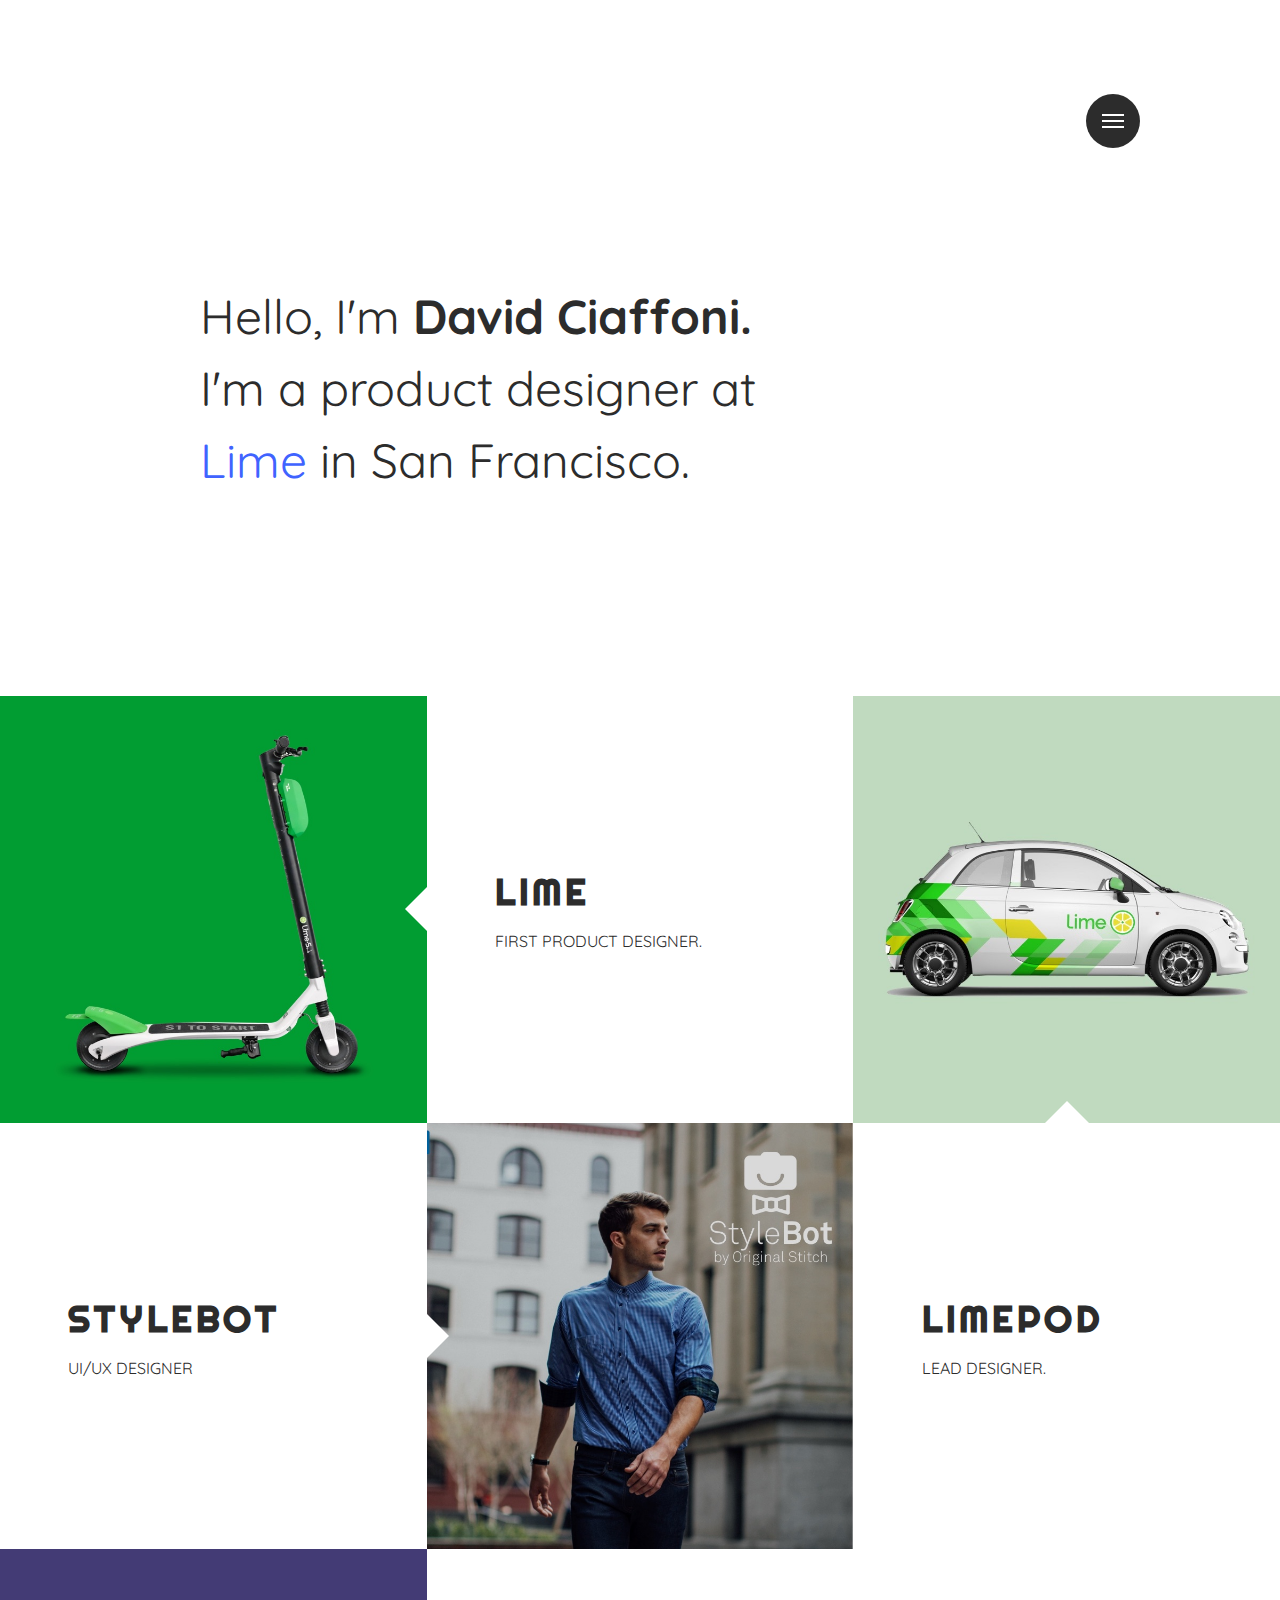
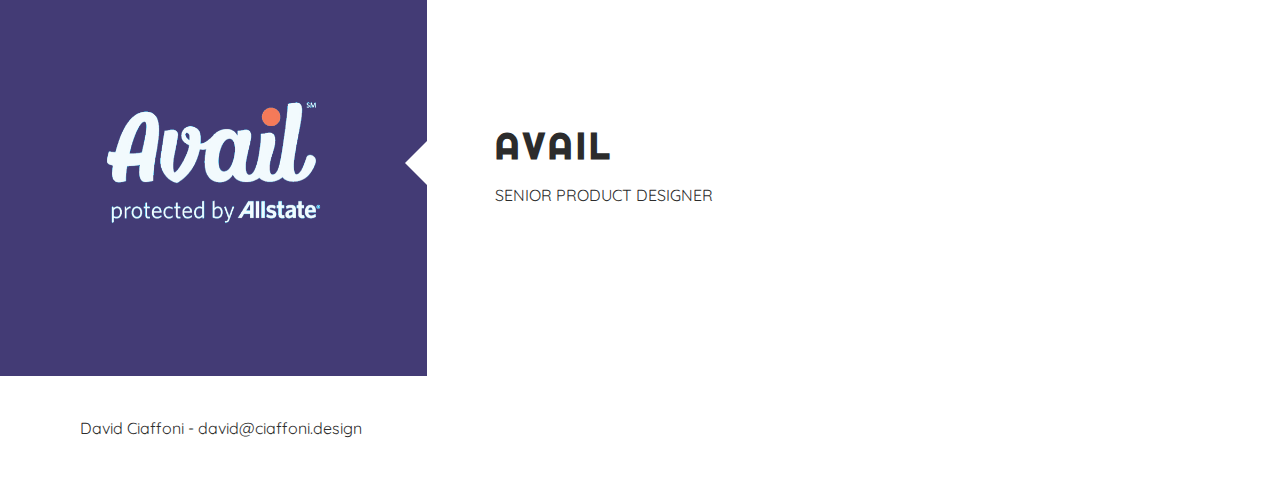
==== commit 1e139136: "Add files via upload" ====
--- a/index.html
+++ b/index.html
@@ -38,7 +38,7 @@
                     <ul class="cd-primary-nav">
                         <li><a href="index.html" class="selected">Showcase</a></li>
                         <li><a href="https://medium.com/@davidciaffoni">Writings</a></li>
-                        <li><a href="https://www.dropbox.com/s/t511t6w29vqje7p/David_Ciaffoni_resume.pdf?dl=0">Resume</a></li>
+                        <li><a href="https://www.dropbox.com/s/0gfbtprkwh011dk/david_ciaffoni_resume.pdf?dl=0">Resume</a></li>
                         <li><a href="mailto:david@ciaffoni.design">Contact</a></li>
                     </ul>
                 </nav>
@@ -170,10 +170,10 @@
                     </a>
                 </article>
                 <article class="project cf">
-                    <a href="Illusion.html" title="Illusion.ai">
-                        <div class="thumb">
-                            <div data-picture data-alt="">
-                                <div data-src="img/frontpage.gif"></div>
+                    <a href="Avail.html" title="Avail">
+                        <div class="thumb">
+                            <div data-picture data-alt="">
+                                <div data-src="img/avail.png"></div>
                                 
                                 <!--[if (lt IE 9) & (!IEMobile)]>
                                 <div data-src="img/portfolio-4.jpg"></div>
@@ -189,9 +189,9 @@
                             <div class="project-content">
                                 <div class="table">
                                     <div class="table-cell">
-                                        <h2 class="thumbnail-title">Illusion.ai</h2>
-                                        
-                                        <p class="thumbnail-description">Founder</p>
+                                        <h2 class="thumbnail-title">Avail</h2>
+                                        
+                                        <p class="thumbnail-description">Senior Product Designer</p>
                                     </div>
                                 </div>
                             </div>
@@ -203,7 +203,7 @@
         </section>
 
          <footer class="site-footer cf">
-            <p class="footer-text">David Ciaffoni </p>
+            <p class="footer-text">David Ciaffoni - <a href="mailto:david@ciaffoni.design.com">david@ciaffoni.design</a> </p>
         
         </footer>
     <!--END .site-container-->
--- a/style.css
+++ b/style.css
@@ -81,7 +81,7 @@
 }
 
 h2 {
-    font-size: 1.8rem;
+    font-size: 1rem;
     margin: 0;
 }
 
@@ -1331,7 +1331,7 @@
     }
 
     h2 {
-        font-size: 2.6rem;
+        font-size: 2rem;
     }
 
     h3 {
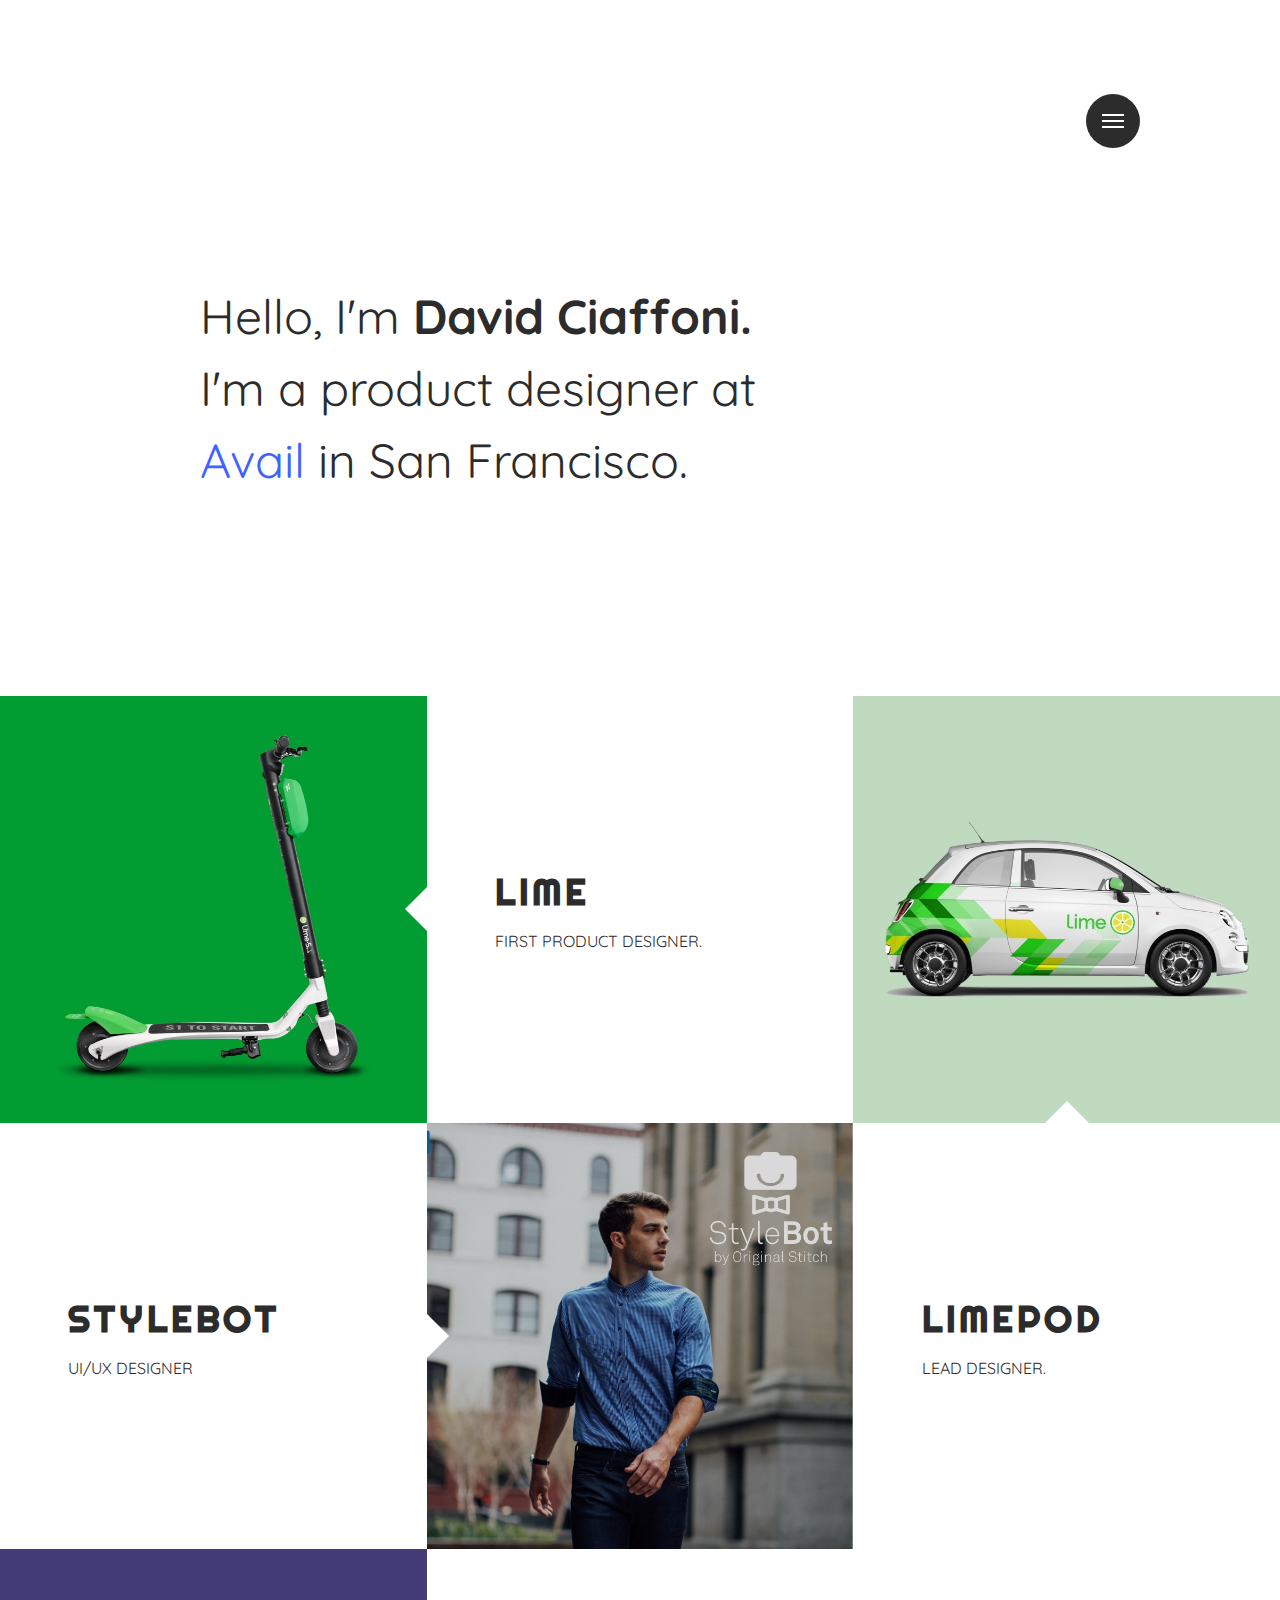
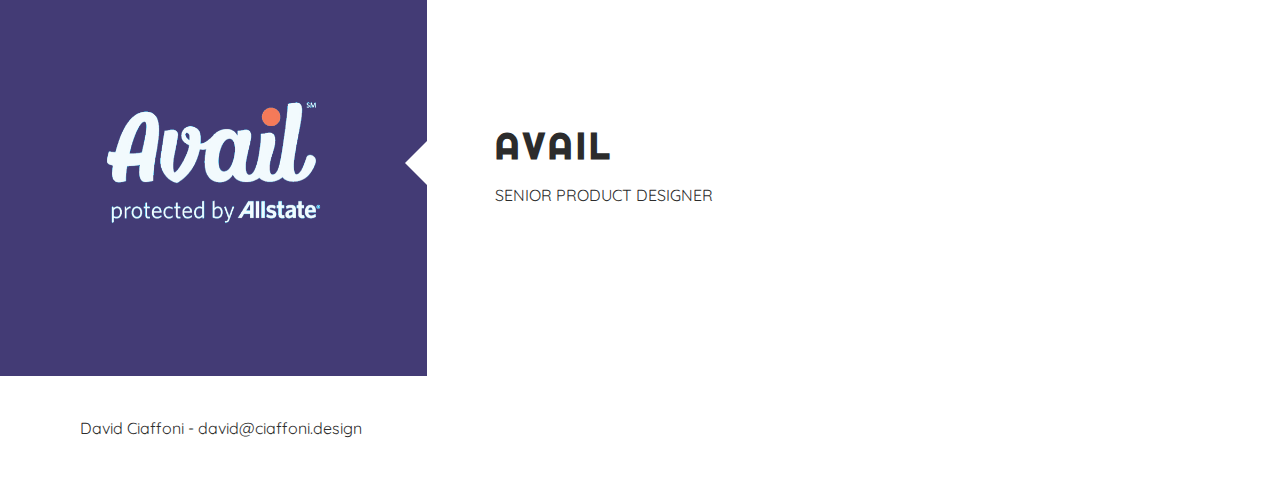
==== commit f7e6ed95: "Add files via upload" ====
--- a/index.html
+++ b/index.html
@@ -66,7 +66,7 @@
             <div class="cf"></div>
 
             <div class="site-tagline">
-                <p>Hello,  I'm <strong>David Ciaffoni.</strong> I'm a product designer at <a href="http://li.me" target="_blank">Lime</a> in San Francisco. </p>
+                <p>Hello,  I'm <strong>David Ciaffoni.</strong> I'm a product designer at <a href="http://availcarsharing.com" target="_blank">Avail</a> in San Francisco. </p>
             </div>
             
         </header><!-- / .site-header -->
